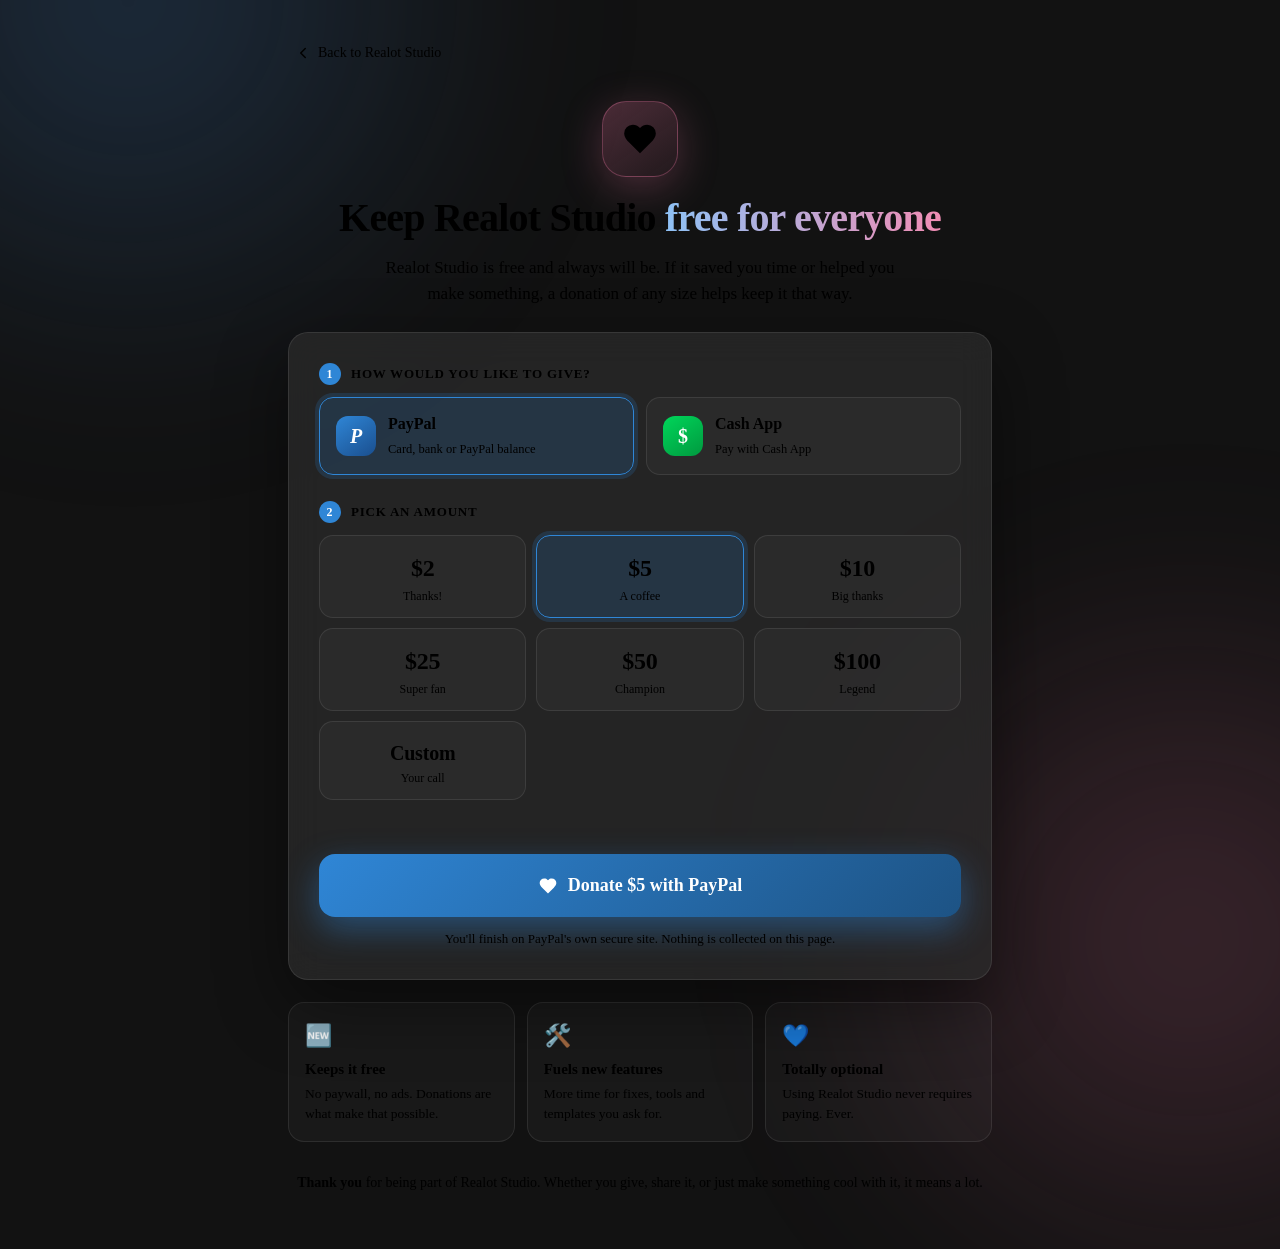
==== donate/index.html @ 89a022a8 "Update via Nebula" ====
<!DOCTYPE html>
<html lang="en">
<head>
    <meta charset="UTF-8">
    <meta name="viewport" content="width=device-width, initial-scale=1.0">
    <meta name="robots" content="noindex, nofollow, noarchive">
    <title>Support Realot Studio</title>
    <meta name="description" content="Realot Studio is free. If it saved you time, you can chip in with PayPal or Cash App.">
    <meta name="theme-color" content="#161616">

    <link rel="icon" href="../favicon.svg?v=4" type="image/svg+xml" sizes="any">
    <link rel="icon" href="../favicon.ico?v=4" sizes="16x16 32x32 48x48">
    <link rel="apple-touch-icon" href="../icons/apple-touch-icon.png?v=4">
    <link href="../css/fonts/fonts.css" rel="stylesheet">
    <link rel="stylesheet" href="../css/tokens.css">

    <style>
        /* ------------------------------------------------------------------
           Donate page. Standalone (does not use the hub's app shell), but uses
           the hub's colour tokens so it feels like the same product.
           ------------------------------------------------------------------ */
        * { box-sizing: border-box; margin: 0; padding: 0; }

        :root {
            --brand: #3A72B0;            /* swapped by JS: PayPal blue / Cash App green */
            --brand-soft: rgba(58, 114, 176, 0.18);
            --brand-glow: rgba(58, 114, 176, 0.45);
            --card: rgba(43, 43, 43, 0.72);
            --edge: rgba(255, 255, 255, 0.09);
            --pad: clamp(16px, 4vw, 28px);
        }
        body[data-method="paypal"]  { --brand: #2f86d6; --brand-soft: rgba(47, 134, 214, 0.18); --brand-glow: rgba(47, 134, 214, 0.45); }
        body[data-method="cashapp"] { --brand: #00c853; --brand-soft: rgba(0, 200, 83, 0.16);  --brand-glow: rgba(0, 200, 83, 0.42); }

        html { -webkit-text-size-adjust: 100%; }
        body {
            min-height: 100vh;
            background: #121212;
            color: var(--text-main);
            font-family: Inter, var(--font-ui);
            font-size: 16px;
            line-height: 1.5;
            -webkit-font-smoothing: antialiased;
            overflow-x: hidden;
            position: relative;
        }

        /* Soft colour glows behind everything. */
        body::before, body::after {
            content: ""; position: fixed; z-index: 0; pointer-events: none;
            width: 70vmax; height: 70vmax; border-radius: 50%; filter: blur(90px); opacity: .55;
        }
        body::before { top: -35vmax; left: -25vmax;  background: radial-gradient(circle, rgba(58,114,176,.55), transparent 65%); animation: drift 22s ease-in-out infinite alternate; }
        body::after  { bottom: -38vmax; right: -28vmax; background: radial-gradient(circle, rgba(224,113,154,.40), transparent 65%); animation: drift 26s ease-in-out infinite alternate-reverse; }
        @keyframes drift { to { transform: translate(6vmax, 4vmax) scale(1.08); } }

        a { color: inherit; }
        button { font: inherit; color: inherit; background: none; border: 0; cursor: pointer; }
        :focus-visible { outline: 2px solid var(--accent-bright); outline-offset: 3px; border-radius: 8px; }

        .wrap { position: relative; z-index: 1; max-width: 760px; margin: 0 auto; padding: var(--pad); padding-bottom: 56px; }

        .back {
            display: inline-flex; align-items: center; gap: 6px; margin: 8px 0 18px;
            color: var(--text-muted); text-decoration: none; font-size: 14px; padding: 6px 10px 6px 6px; border-radius: 8px;
            transition: color .15s, background .15s;
        }
        .back:hover { color: #fff; background: rgba(255,255,255,.06); }

        /* ---------- hero ---------- */
        .hero { text-align: center; padding: 14px 0 26px; }
        .heart {
            width: 76px; height: 76px; margin: 0 auto 18px; border-radius: 24px;
            display: grid; place-items: center;
            background: linear-gradient(145deg, rgba(224,113,154,.28), rgba(224,113,154,.08));
            border: 1px solid rgba(224,113,154,.35);
            box-shadow: 0 10px 40px rgba(224,113,154,.28);
        }
        .heart svg { width: 38px; height: 38px; stroke: var(--heart); fill: var(--heart); animation: beat 2.4s ease-in-out infinite; transform-origin: center; }
        @keyframes beat { 0%, 60%, 100% { transform: scale(1); } 70% { transform: scale(1.14); } 80% { transform: scale(1); } 88% { transform: scale(1.08); } }
        h1 { font-size: clamp(28px, 6vw, 40px); line-height: 1.15; font-weight: 700; letter-spacing: -.02em; }
        h1 span { background: linear-gradient(90deg, #8ec1f5, #f08db4); -webkit-background-clip: text; background-clip: text; color: transparent; }
        .lead { max-width: 520px; margin: 14px auto 0; color: var(--text-muted); font-size: clamp(15px, 2.4vw, 17px); }

        /* ---------- main card ---------- */
        .panel {
            background: var(--card); border: 1px solid var(--edge); border-radius: 20px;
            padding: clamp(18px, 4vw, 30px);
            -webkit-backdrop-filter: blur(16px); backdrop-filter: blur(16px);
            box-shadow: 0 24px 70px rgba(0,0,0,.45);
        }
        .step-label { display: flex; align-items: center; gap: 10px; margin: 0 0 12px; font-size: 13px; font-weight: 600; letter-spacing: .06em; text-transform: uppercase; color: var(--text-dim); }
        .step-label b { width: 22px; height: 22px; border-radius: 50%; display: grid; place-items: center; font-size: 12px; color: #fff; background: var(--brand); transition: background .25s; }
        .step + .step { margin-top: 26px; }

        /* payment method switch */
        .methods { display: grid; grid-template-columns: 1fr 1fr; gap: 12px; }
        .method {
            display: flex; align-items: center; gap: 12px; padding: 14px 16px; text-align: left;
            border-radius: 14px; border: 1.5px solid var(--edge); background: rgba(255,255,255,.03);
            transition: border-color .18s, background .18s, transform .12s, box-shadow .18s;
        }
        .method:hover { background: rgba(255,255,255,.06); }
        .method:active { transform: scale(.985); }
        .method[aria-pressed="true"] { border-color: var(--brand); background: var(--brand-soft); box-shadow: 0 0 0 4px var(--brand-soft); }
        .m-ico { flex: none; width: 40px; height: 40px; border-radius: 12px; display: grid; place-items: center; font-weight: 800; font-size: 20px; color: #fff; }
        .m-ico.pp { background: linear-gradient(145deg, #2f86d6, #1a4f8f); font-style: italic; font-family: Georgia, serif; }
        .m-ico.ca { background: linear-gradient(145deg, #00d65a, #00993f); }
        .m-name { font-weight: 600; font-size: 16px; line-height: 1.2; }
        .m-sub { font-size: 12.5px; color: var(--text-dim); }

        /* amount chips */
        .amounts { display: grid; grid-template-columns: repeat(3, 1fr); gap: 10px; }
        .chip {
            padding: 14px 6px 12px; border-radius: 14px; text-align: center;
            border: 1.5px solid var(--edge); background: rgba(255,255,255,.03);
            transition: border-color .18s, background .18s, transform .12s, box-shadow .18s;
        }
        .chip:hover { background: rgba(255,255,255,.07); transform: translateY(-1px); }
        .chip:active { transform: scale(.98); }
        .chip[aria-pressed="true"] { border-color: var(--brand); background: var(--brand-soft); box-shadow: 0 0 0 4px var(--brand-soft); }
        .chip .v { display: block; font-size: 24px; font-weight: 700; letter-spacing: -.01em; }
        .chip .c { display: block; margin-top: 1px; font-size: 12px; color: var(--text-dim); }
        .chip.custom .v { font-size: 20px; padding-top: 2px; }

        .custom-row { display: grid; grid-template-rows: 0fr; transition: grid-template-rows .25s ease; }
        .custom-row.open { grid-template-rows: 1fr; }
        .custom-inner { overflow: hidden; }
        .custom-box { margin-top: 12px; display: flex; align-items: center; gap: 8px; padding: 0 16px; height: 56px; border-radius: 14px; background: rgba(0,0,0,.28); border: 1.5px solid var(--edge); transition: border-color .15s; }
        .custom-box:focus-within { border-color: var(--brand); box-shadow: 0 0 0 4px var(--brand-soft); }
        .custom-box.bad { border-color: var(--danger); box-shadow: 0 0 0 4px rgba(224,105,98,.15); }
        .custom-box .cur { font-size: 22px; font-weight: 700; color: var(--text-muted); }
        .custom-box input { flex: 1; min-width: 0; height: 100%; background: none; border: 0; outline: 0; color: #fff; font: 600 22px Inter, var(--font-ui); }
        .custom-box input::placeholder { color: var(--text-faint); font-weight: 500; font-size: 16px; }
        .custom-box .usd { font-size: 12px; color: var(--text-dim); letter-spacing: .05em; }
        .hint { min-height: 20px; margin: 8px 4px 0; font-size: 13px; color: var(--text-dim); }
        .hint.bad { color: var(--danger); }

        /* donate button */
        .cta {
            display: flex; align-items: center; justify-content: center; gap: 10px;
            width: 100%; margin-top: 26px; padding: 18px 20px; border-radius: 16px;
            font-size: 18px; font-weight: 700; color: #fff; text-decoration: none; text-align: center;
            background: var(--brand); /* fallback for browsers without color-mix() */
            background: linear-gradient(135deg, var(--brand), color-mix(in srgb, var(--brand) 62%, #000));
            box-shadow: 0 12px 34px var(--brand-glow);
            transition: transform .15s, box-shadow .2s, filter .2s, opacity .2s;
        }
        .cta:hover { transform: translateY(-2px); box-shadow: 0 16px 42px var(--brand-glow); filter: brightness(1.08); }
        .cta:active { transform: translateY(0) scale(.99); }
        .cta svg { width: 20px; height: 20px; }
        .cta[aria-disabled="true"] { opacity: .45; pointer-events: none; box-shadow: none; filter: grayscale(.6); }
        .secure { margin-top: 12px; text-align: center; font-size: 13px; color: var(--text-dim); }


        /* Cash App QR (shown only for Cash App). White frame = the quiet zone scanners need. */
        .qr { display: none; flex-direction: column; align-items: center; gap: 10px; margin-top: 22px; }
        body[data-method="cashapp"] .qr { display: flex; }
        .qr-frame { padding: 14px; border-radius: 18px; background: #fff; box-shadow: 0 10px 34px rgba(0,200,83,.28); line-height: 0; }
        .qr-frame img { width: 200px; height: 200px; image-rendering: pixelated; image-rendering: crisp-edges; display: block; }
        .qr-note { font-size: 13px; color: var(--text-dim); text-align: center; }

        /* cash tag row */
        .tag-row { display: none; margin-top: 16px; align-items: center; justify-content: center; gap: 10px; font-size: 14px; color: var(--text-muted); flex-wrap: wrap; }
        body[data-method="cashapp"] .tag-row { display: flex; }
        .tag-row code { font: 600 14px var(--font-mono); padding: 5px 10px; border-radius: 8px; background: rgba(0,0,0,.3); border: 1px solid var(--edge); color: #fff; }
        .copy { padding: 5px 12px; border-radius: 8px; font-size: 13px; background: rgba(255,255,255,.07); transition: background .15s; }
        .copy:hover { background: rgba(255,255,255,.13); }

        /* "why" cards */
        .why { display: grid; grid-template-columns: repeat(3, 1fr); gap: 12px; margin-top: 22px; }
        .why div { padding: 16px; border-radius: 16px; background: rgba(255,255,255,.03); border: 1px solid var(--edge); }
        .why h3 { font-size: 15px; margin-bottom: 4px; }
        .why p { font-size: 13.5px; color: var(--text-muted); }
        .why .e { font-size: 22px; display: block; margin-bottom: 6px; }

        .thanks { margin-top: 30px; text-align: center; color: var(--text-dim); font-size: 14px; }
        .thanks strong { color: var(--text-muted); font-weight: 600; }

        @media (max-width: 560px) {
            .methods { grid-template-columns: 1fr; }
            .why { grid-template-columns: 1fr; }
            .amounts { gap: 8px; }
            .chip .v { font-size: 21px; }
        }
        @media (prefers-reduced-motion: reduce) {
            *, *::before, *::after { animation: none !important; transition: none !important; }
        }
    </style>
</head>
<body data-method="paypal">
<div class="wrap">
    <a class="back" href="../">
        <svg width="18" height="18" viewBox="0 0 24 24" fill="none" stroke="currentColor" stroke-width="2" stroke-linecap="round" stroke-linejoin="round"><path d="m15 18-6-6 6-6"/></svg>
        Back to Realot Studio
    </a>

    <header class="hero">
        <div class="heart" aria-hidden="true">
            <svg viewBox="0 0 24 24" stroke-width="2" stroke-linecap="round" stroke-linejoin="round"><path d="M19 14c1.49-1.46 3-3.21 3-5.5A5.5 5.5 0 0 0 16.5 3c-1.76 0-3 .5-4.5 2-1.5-1.5-2.74-2-4.5-2A5.5 5.5 0 0 0 2 8.5c0 2.3 1.5 4.05 3 5.5l7 7Z"/></svg>
        </div>
        <h1>Keep Realot Studio <span>free for everyone</span></h1>
        <p class="lead">Realot Studio is free and always will be. If it saved you time or helped you make something, a donation of any size helps keep it that way.</p>
    </header>

    <main class="panel">
        <section class="step">
            <p class="step-label"><b>1</b> How would you like to give?</p>
            <div class="methods" role="group" aria-label="Payment method">
                <button type="button" class="method" data-method="paypal" aria-pressed="true">
                    <span class="m-ico pp" aria-hidden="true">P</span>
                    <span><span class="m-name">PayPal</span><br><span class="m-sub">Card, bank or PayPal balance</span></span>
                </button>
                <button type="button" class="method" data-method="cashapp" aria-pressed="false">
                    <span class="m-ico ca" aria-hidden="true">$</span>
                    <span><span class="m-name">Cash App</span><br><span class="m-sub">Pay with Cash App</span></span>
                </button>
            </div>
        </section>

        <section class="step">
            <p class="step-label"><b>2</b> Pick an amount</p>
            <div class="amounts" id="amounts" role="group" aria-label="Donation amount"></div>
            <div class="custom-row" id="customRow">
                <div class="custom-inner">
                    <label class="custom-box" id="customBox">
                        <span class="cur" aria-hidden="true">$</span>
                        <input id="customInput" type="text" inputmode="decimal" autocomplete="off" placeholder="Any amount" aria-label="Custom amount in US dollars" maxlength="9">
                        <span class="usd" aria-hidden="true">USD</span>
                    </label>
                </div>
            </div>
            <p class="hint" id="hint" aria-live="polite"></p>
        </section>

        <a class="cta" id="cta" href="https://paypal.me/RealotStudio/5USD" target="_blank" rel="noopener noreferrer">
            <svg viewBox="0 0 24 24" fill="currentColor" aria-hidden="true"><path d="M19 14c1.49-1.46 3-3.21 3-5.5A5.5 5.5 0 0 0 16.5 3c-1.76 0-3 .5-4.5 2-1.5-1.5-2.74-2-4.5-2A5.5 5.5 0 0 0 2 8.5c0 2.3 1.5 4.05 3 5.5l7 7Z"/></svg>
            <span id="ctaText">Donate $5 with PayPal</span>
        </a>
        <p class="secure" id="secure">You'll finish on PayPal's own secure site. Nothing is collected on this page.</p>

        <div class="qr">
            <div class="qr-frame"><img src="cashapp-qr.png" width="200" height="200" alt="QR code for the RealotStudio Cash App page" loading="lazy"></div>
            <p class="qr-note">On your phone? Scan this with your camera or the Cash App.<br>The amount is chosen in the app.</p>
        </div>

        <div class="tag-row">
            <span>Cash App tag</span>
            <code>$RealotStudio</code>
            <button type="button" class="copy" id="copyTag">Copy</button>
        </div>
    </main>

    <section class="why" aria-label="What your donation does">
        <div><span class="e" aria-hidden="true">&#127381;</span><h3>Keeps it free</h3><p>No paywall, no ads. Donations are what make that possible.</p></div>
        <div><span class="e" aria-hidden="true">&#128736;&#65039;</span><h3>Fuels new features</h3><p>More time for fixes, tools and templates you ask for.</p></div>
        <div><span class="e" aria-hidden="true">&#128153;</span><h3>Totally optional</h3><p>Using Realot Studio never requires paying. Ever.</p></div>
    </section>

    <p class="thanks"><strong>Thank you</strong> for being part of Realot Studio. Whether you give, share it, or just make something cool with it, it means a lot.</p>

    <noscript><p class="thanks">Enable JavaScript to pick an amount, or go straight to
        <a href="https://paypal.me/RealotStudio">PayPal</a> or <a href="https://cash.app/$RealotStudio">Cash App</a>.</p></noscript>
</div>

<script>
(function () {
    "use strict";

    /* PURE:start  (link building + amount checking; has no page access, so it can be tested on its own) */
    var PAYPAL_USER = "RealotStudio";
    var CASH_TAG = "$RealotStudio";
    var MIN_AMOUNT = 1;
    var MAX_AMOUNT = 10000;

    /** Turns typed text into { empty, ok, value }. Accepts "5", "5.5", "5.50", ".5"; rejects anything else. */
    function parseAmount(text) {
        var t = String(text == null ? "" : text).replace(/[\s,$]/g, "");
        if (t === "") return { empty: true, ok: true, value: null };
        if (!/^\d*\.?\d{0,2}$/.test(t) || t === ".") return { empty: false, ok: false, value: null };
        var n = Math.round(parseFloat(t) * 100) / 100;
        if (!isFinite(n) || n < MIN_AMOUNT || n > MAX_AMOUNT) return { empty: false, ok: false, value: null };
        return { empty: false, ok: true, value: n };
    }

    /** 5 -> "5", 5.5 -> "5.50" (the form both services accept in the link). */
    function formatAmount(n) {
        return Math.round(n * 100) % 100 === 0 ? String(Math.round(n)) : n.toFixed(2);
    }

    /** Builds the link to open. amount === null means "no amount, let them type it there". */
    function buildLink(method, amount) {
        if (method === "cashapp") {
            return "https://cash.app/" + CASH_TAG + (amount == null ? "" : "/" + formatAmount(amount));
        }
        return "https://paypal.me/" + PAYPAL_USER + (amount == null ? "" : "/" + formatAmount(amount) + "USD");
    }
    /* PURE:end */

    var PRESETS = [
        { v: 2,   c: "Thanks!" },
        { v: 5,   c: "A coffee" },
        { v: 10,  c: "Big thanks" },
        { v: 25,  c: "Super fan" },
        { v: 50,  c: "Champion" },
        { v: 100, c: "Legend" }
    ];
    var NAMES = { paypal: "PayPal", cashapp: "Cash App" };

    var state = { method: "paypal", preset: 5, custom: false, customText: "" };

    var body = document.body;
    var amountsEl = document.getElementById("amounts");
    var customRow = document.getElementById("customRow");
    var customBox = document.getElementById("customBox");
    var customInput = document.getElementById("customInput");
    var hint = document.getElementById("hint");
    var cta = document.getElementById("cta");
    var ctaText = document.getElementById("ctaText");
    var secure = document.getElementById("secure");
    var methodBtns = Array.prototype.slice.call(document.querySelectorAll(".method"));
    var chipBtns = [];

    // Build the amount chips once.
    PRESETS.forEach(function (p) {
        var b = document.createElement("button");
        b.type = "button"; b.className = "chip"; b.dataset.value = String(p.v);
        b.innerHTML = '<span class="v">$' + p.v + '</span><span class="c">' + p.c + "</span>";
        b.addEventListener("click", function () { state.custom = false; state.preset = p.v; render(); });
        amountsEl.appendChild(b); chipBtns.push(b);
    });
    var customChip = document.createElement("button");
    customChip.type = "button"; customChip.className = "chip custom";
    customChip.innerHTML = '<span class="v">Custom</span><span class="c">Your call</span>';
    customChip.addEventListener("click", function () {
        state.custom = true; render();
        try { customInput.focus(); } catch (e) {}
    });
    amountsEl.appendChild(customChip);

    methodBtns.forEach(function (b) {
        b.addEventListener("click", function () { state.method = b.dataset.method; render(); });
    });
    customInput.addEventListener("input", function () { state.customText = customInput.value; render(); });

    function render() {
        var name = NAMES[state.method];
        body.dataset.method = state.method;

        methodBtns.forEach(function (b) { b.setAttribute("aria-pressed", String(b.dataset.method === state.method)); });
        chipBtns.forEach(function (b) {
            b.setAttribute("aria-pressed", String(!state.custom && Number(b.dataset.value) === state.preset));
        });
        customChip.setAttribute("aria-pressed", String(state.custom));
        customRow.classList.toggle("open", state.custom);

        // Work out the amount to send: a preset, a valid custom number, or nothing (custom left empty).
        var amount = state.custom ? null : state.preset;
        var bad = false, hintText = "";
        if (state.custom) {
            var parsed = parseAmount(state.customText);
            if (!parsed.ok) { bad = true; hintText = "Enter an amount from $" + MIN_AMOUNT + " to $" + MAX_AMOUNT.toLocaleString("en-US") + "."; }
            else if (parsed.empty) { hintText = "Leave it empty and you can type any amount on " + name + "."; }
            else amount = parsed.value;
        }
        customBox.classList.toggle("bad", bad);
        hint.classList.toggle("bad", bad);
        hint.textContent = hintText;

        // Update the button.
        cta.setAttribute("aria-disabled", String(bad));
        if (bad) {
            cta.removeAttribute("href");
            ctaText.textContent = "Enter a valid amount";
        } else {
            cta.href = buildLink(state.method, amount);
            ctaText.textContent = amount == null ? "Continue to " + name : "Donate $" + formatAmount(amount) + " with " + name;
        }
        secure.textContent = "You'll finish on " + name + "'s own secure site. Nothing is collected on this page.";
    }

    // Copy the Cash App tag.
    var copyBtn = document.getElementById("copyTag");
    copyBtn.addEventListener("click", function () {
        function done(ok) { copyBtn.textContent = ok ? "Copied!" : "Press Ctrl+C"; setTimeout(function () { copyBtn.textContent = "Copy"; }, 1600); }
        try {
            if (navigator.clipboard && navigator.clipboard.writeText) { navigator.clipboard.writeText(CASH_TAG).then(function () { done(true); }, function () { done(false); }); return; }
        } catch (e) {}
        done(false);
    });

    // Shareable links: /donate/?method=cashapp&amount=10  (amount can also be "custom").
    try {
        var q = new URLSearchParams(location.search);
        var m = q.get("method");
        if (m === "paypal" || m === "cashapp") state.method = m;
        var a = q.get("amount");
        if (a != null) {
            var pa = parseAmount(a);
            if (pa.ok && !pa.empty && PRESETS.some(function (p) { return p.v === pa.value; })) state.preset = pa.value;
            else if (pa.ok && !pa.empty) { state.custom = true; state.customText = formatAmount(pa.value); customInput.value = state.customText; }
            else if (a === "custom") state.custom = true;
        }
    } catch (e) { /* old browser: keep the defaults */ }

    render();
})();
</script>
</body>
</html>
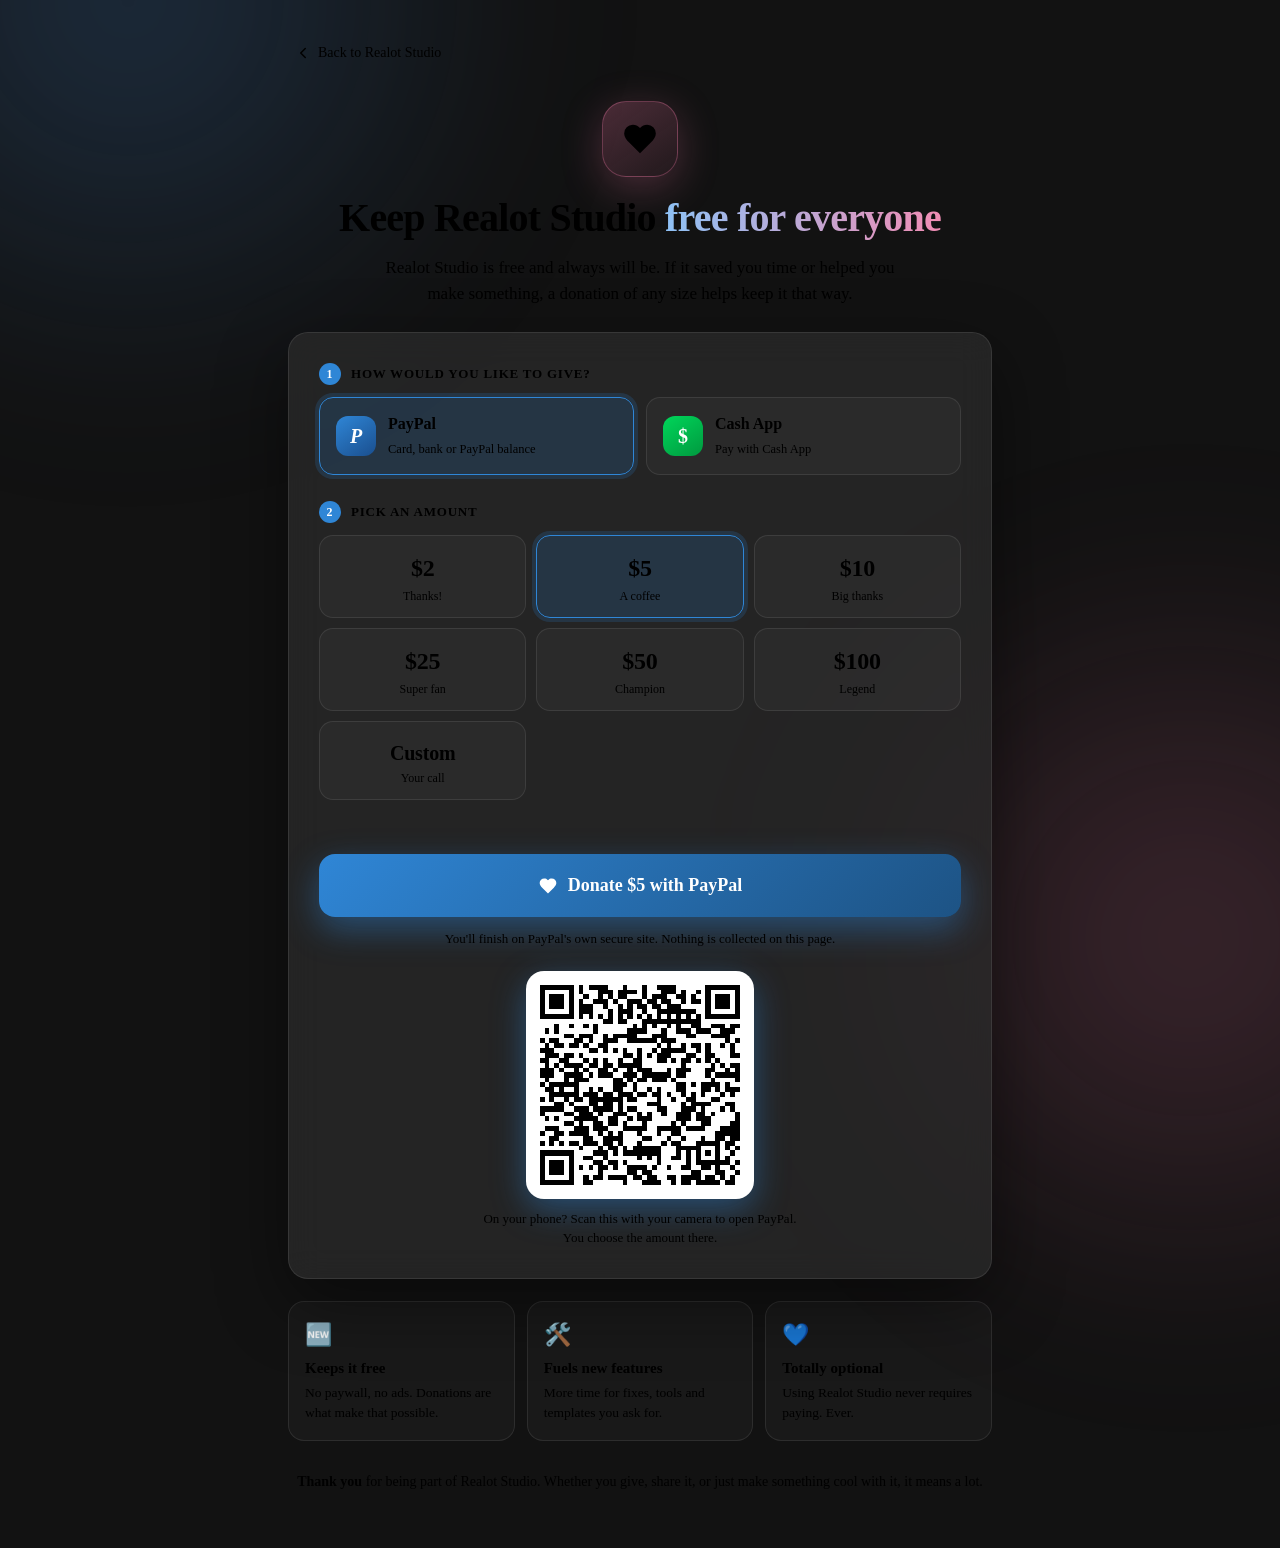
==== commit 02c44d3c: "Update via Nebula" ====
--- a/donate/index.html
+++ b/donate/index.html
@@ -153,10 +153,9 @@
         .secure { margin-top: 12px; text-align: center; font-size: 13px; color: var(--text-dim); }
 
 
-        /* Cash App QR (shown only for Cash App). White frame = the quiet zone scanners need. */
-        .qr { display: none; flex-direction: column; align-items: center; gap: 10px; margin-top: 22px; }
-        body[data-method="cashapp"] .qr { display: flex; }
-        .qr-frame { padding: 14px; border-radius: 18px; background: #fff; box-shadow: 0 10px 34px rgba(0,200,83,.28); line-height: 0; }
+        /* QR code for the chosen method. The white frame is the quiet zone scanners need. */
+        .qr { display: flex; flex-direction: column; align-items: center; gap: 10px; margin-top: 22px; }
+        .qr-frame { padding: 14px; border-radius: 18px; background: #fff; box-shadow: 0 10px 34px var(--brand-glow); line-height: 0; transition: box-shadow .25s; }
         .qr-frame img { width: 200px; height: 200px; image-rendering: pixelated; image-rendering: crisp-edges; display: block; }
         .qr-note { font-size: 13px; color: var(--text-dim); text-align: center; }
 
@@ -233,15 +232,15 @@
             <p class="hint" id="hint" aria-live="polite"></p>
         </section>
 
-        <a class="cta" id="cta" href="https://paypal.me/RealotStudio/5USD" target="_blank" rel="noopener noreferrer">
+        <a class="cta" id="cta" href="https://www.paypal.com/paypalme/VaelisStudio/5USD" target="_blank" rel="noopener noreferrer">
             <svg viewBox="0 0 24 24" fill="currentColor" aria-hidden="true"><path d="M19 14c1.49-1.46 3-3.21 3-5.5A5.5 5.5 0 0 0 16.5 3c-1.76 0-3 .5-4.5 2-1.5-1.5-2.74-2-4.5-2A5.5 5.5 0 0 0 2 8.5c0 2.3 1.5 4.05 3 5.5l7 7Z"/></svg>
             <span id="ctaText">Donate $5 with PayPal</span>
         </a>
         <p class="secure" id="secure">You'll finish on PayPal's own secure site. Nothing is collected on this page.</p>
 
         <div class="qr">
-            <div class="qr-frame"><img src="cashapp-qr.png" width="200" height="200" alt="QR code for the RealotStudio Cash App page" loading="lazy"></div>
-            <p class="qr-note">On your phone? Scan this with your camera or the Cash App.<br>The amount is chosen in the app.</p>
+            <div class="qr-frame"><img id="qrImg" src="paypal-qr.png" width="200" height="200" alt="QR code for our PayPal page"></div>
+            <p class="qr-note" id="qrNote">On your phone? Scan this with your camera to open PayPal.<br>You choose the amount there.</p>
         </div>
 
         <div class="tag-row">
@@ -260,7 +259,7 @@
     <p class="thanks"><strong>Thank you</strong> for being part of Realot Studio. Whether you give, share it, or just make something cool with it, it means a lot.</p>
 
     <noscript><p class="thanks">Enable JavaScript to pick an amount, or go straight to
-        <a href="https://paypal.me/RealotStudio">PayPal</a> or <a href="https://cash.app/$RealotStudio">Cash App</a>.</p></noscript>
+        <a href="https://www.paypal.com/paypalme/VaelisStudio">PayPal</a> or <a href="https://cash.app/$RealotStudio">Cash App</a>.</p></noscript>
 </div>
 
 <script>
@@ -268,7 +267,7 @@
     "use strict";
 
     /* PURE:start  (link building + amount checking; has no page access, so it can be tested on its own) */
-    var PAYPAL_USER = "RealotStudio";
+    var PAYPAL_USER = "VaelisStudio";
     var CASH_TAG = "$RealotStudio";
     var MIN_AMOUNT = 1;
     var MAX_AMOUNT = 10000;
@@ -293,7 +292,7 @@
         if (method === "cashapp") {
             return "https://cash.app/" + CASH_TAG + (amount == null ? "" : "/" + formatAmount(amount));
         }
-        return "https://paypal.me/" + PAYPAL_USER + (amount == null ? "" : "/" + formatAmount(amount) + "USD");
+        return "https://www.paypal.com/paypalme/" + PAYPAL_USER + (amount == null ? "" : "/" + formatAmount(amount) + "USD");
     }
     /* PURE:end */
 
@@ -306,6 +305,11 @@
         { v: 100, c: "Legend" }
     ];
     var NAMES = { paypal: "PayPal", cashapp: "Cash App" };
+    var QR_IMAGES = { paypal: "paypal-qr.png", cashapp: "cashapp-qr.png" };
+    var QR_NOTES = {
+        paypal: "On your phone? Scan this with your camera to open PayPal.<br>You choose the amount there.",
+        cashapp: "On your phone? Scan this with your camera or the Cash App.<br>You choose the amount in the app."
+    };
 
     var state = { method: "paypal", preset: 5, custom: false, customText: "" };
 
@@ -318,6 +322,8 @@
     var cta = document.getElementById("cta");
     var ctaText = document.getElementById("ctaText");
     var secure = document.getElementById("secure");
+    var qrImg = document.getElementById("qrImg");
+    var qrNote = document.getElementById("qrNote");
     var methodBtns = Array.prototype.slice.call(document.querySelectorAll(".method"));
     var chipBtns = [];
 
@@ -376,6 +382,10 @@
             cta.href = buildLink(state.method, amount);
             ctaText.textContent = amount == null ? "Continue to " + name : "Donate $" + formatAmount(amount) + " with " + name;
         }
+        // The QR code follows the chosen method (only touch the image when it changes, so it doesn't flicker).
+        if (qrImg.getAttribute("src") !== QR_IMAGES[state.method]) qrImg.setAttribute("src", QR_IMAGES[state.method]);
+        qrImg.alt = "QR code for our " + name + " page";
+        qrNote.innerHTML = QR_NOTES[state.method];
         secure.textContent = "You'll finish on " + name + "'s own secure site. Nothing is collected on this page.";
     }
 
